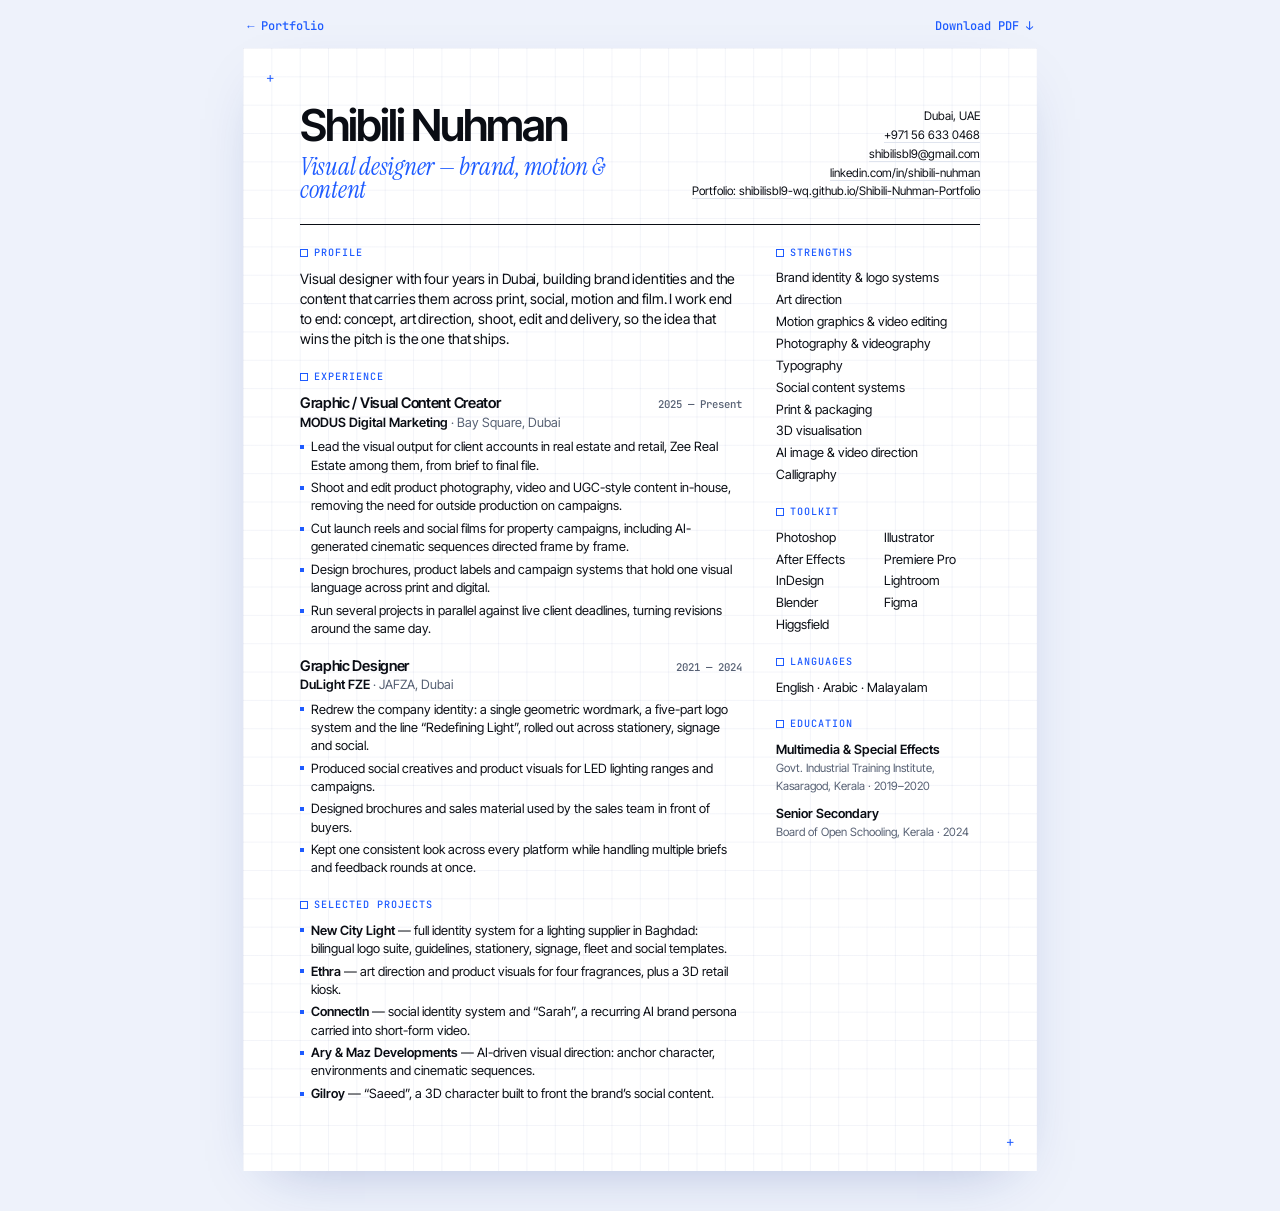
==== resume/index.html @ 24f7ec55 "Build portfolio site, résumé and hiring-manager review Grid-based single page with a cursor-drawn lo" ====
<!doctype html>
<html lang="en">
<head>
<meta charset="utf-8">
<meta name="viewport" content="width=device-width, initial-scale=1">
<title>Shibili Nuhman — Résumé</title>
<meta name="description" content="Résumé of Shibili Nuhman, visual designer in Dubai: brand identity, motion and content.">
<style>
@font-face{font-family:'Inter Tight';src:url(../assets/fonts/inter-tight.woff2) format('woff2');font-weight:100 900}
@font-face{font-family:'Instrument Serif';src:url(../assets/fonts/instrument-serif-italic.woff2) format('woff2');font-style:italic}
@font-face{font-family:'JetBrains Mono';src:url(../assets/fonts/jetbrains-mono.woff2) format('woff2');font-weight:100 800}
:root{--blue:#1e5bff;--ink:#0a0d14;--muted:#566073;--hair:#dfe4ee}
*{box-sizing:border-box;margin:0;padding:0}
html{background:#eef2fb}
body{font-family:'Inter Tight',system-ui,sans-serif;color:var(--ink);font-size:9.6pt;line-height:1.42;-webkit-font-smoothing:antialiased}
a{color:inherit;text-decoration:none}
.bar{max-width:210mm;margin:18px auto 0;display:flex;justify-content:space-between;font:500 12px 'JetBrains Mono',monospace;padding:0 4px}
.bar a{color:var(--blue)}
.page{position:relative;width:210mm;min-height:297mm;margin:14px auto 40px;background:#fff;padding:15mm 15mm 12mm;box-shadow:0 20px 60px -30px rgba(20,50,140,.35);
  background-image:linear-gradient(to right,rgba(22,52,140,.05) 1px,transparent 1px),linear-gradient(to bottom,rgba(22,52,140,.05) 1px,transparent 1px);background-size:7.5mm 7.5mm}
.page::before,.page::after{content:"+";position:absolute;color:var(--blue);font:300 14px/1 'JetBrains Mono';}
.page::before{left:6mm;top:6mm}.page::after{right:6mm;bottom:6mm}
header{display:grid;grid-template-columns:1fr auto;gap:10mm;align-items:end;padding-bottom:6mm;border-bottom:1.2px solid var(--ink)}
h1{font-size:33pt;font-weight:600;letter-spacing:-.045em;line-height:.92}
h1 span{display:block;font-family:'Instrument Serif',serif;font-style:italic;font-weight:400;color:var(--blue);font-size:19pt;letter-spacing:-.01em;margin-top:2.5mm}
.contact{font-size:8.8pt;text-align:right;line-height:1.6}
.contact a{border-bottom:1px solid var(--hair)}
.grid{display:grid;grid-template-columns:1fr 54mm;gap:9mm;margin-top:6mm}
h2{font:500 7.6pt/1 'JetBrains Mono',monospace;letter-spacing:.1em;text-transform:uppercase;color:var(--blue);margin:0 0 3mm;display:flex;align-items:center;gap:6px}
h2::before{content:"";width:6px;height:6px;border:1.3px solid var(--blue);background:#fff}
section{margin-bottom:6mm}
.lead{font-size:10.6pt;line-height:1.42;letter-spacing:-.008em}
.job{margin-bottom:4.6mm}
.job-h{display:flex;justify-content:space-between;align-items:baseline;gap:8px}
h3{font-size:11pt;font-weight:600;letter-spacing:-.02em}
.when{font:500 8pt 'JetBrains Mono',monospace;color:var(--muted);white-space:nowrap}
.org{color:var(--muted);margin-bottom:1.6mm}
.org b{color:var(--ink);font-weight:600}
ul{list-style:none}
.job li,.proj li{position:relative;padding-left:11px;margin-top:1.2mm}
.job li::before,.proj li::before{content:"";position:absolute;left:0;top:.52em;width:4px;height:4px;background:var(--blue)}
.proj li b{font-weight:600}
aside ul.plain li{margin-bottom:1mm}
.tools{display:grid;grid-template-columns:1fr 1fr;gap:1mm 3mm}
.small{color:var(--muted);font-size:8.6pt}
aside p b{font-weight:600}
@media print{html{background:#fff}.bar{display:none}.page{margin:0;box-shadow:none;min-height:0;height:297mm}@page{size:A4;margin:0}*{-webkit-print-color-adjust:exact;print-color-adjust:exact}}
@media screen and (max-width:800px){.page{width:auto;margin:10px;padding:22px;min-height:0}.grid,header{grid-template-columns:1fr}.contact{text-align:left}.bar{padding:0 14px}}
</style>
</head>
<body>
<div class="bar"><a href="../">← Portfolio</a><a href="Shibili-Nuhman-Resume.pdf" download>Download PDF ↓</a></div>
<main class="page">
  <header>
    <h1>Shibili Nuhman<span>Visual designer — brand, motion &amp; content</span></h1>
    <div class="contact">
      Dubai, UAE<br>
      <a href="tel:+971566330468">+971 56 633 0468</a><br>
      <a href="mailto:shibilisbl9@gmail.com">shibilisbl9@gmail.com</a><br>
      <a href="https://www.linkedin.com/in/shibili-nuhman/">linkedin.com/in/shibili-nuhman</a><br>
      <a href="https://shibilisbl9-wq.github.io/Shibili-Nuhman-Portfolio/">Portfolio: shibilisbl9-wq.github.io/Shibili-Nuhman-Portfolio</a>
    </div>
  </header>

  <div class="grid">
    <div>
      <section>
        <h2>Profile</h2>
        <p class="lead">Visual designer with four years in Dubai, building brand identities and the content that carries them across print, social, motion and film. I work end to end: concept, art direction, shoot, edit and delivery, so the idea that wins the pitch is the one that ships.</p>
      </section>

      <section>
        <h2>Experience</h2>
        <div class="job">
          <div class="job-h"><h3>Graphic / Visual Content Creator</h3><span class="when">2025 — Present</span></div>
          <p class="org"><b>MODUS Digital Marketing</b> · Bay Square, Dubai</p>
          <ul>
            <li>Lead the visual output for client accounts in real estate and retail, Zee Real Estate among them, from brief to final file.</li>
            <li>Shoot and edit product photography, video and UGC-style content in-house, removing the need for outside production on campaigns.</li>
            <li>Cut launch reels and social films for property campaigns, including AI-generated cinematic sequences directed frame by frame.</li>
            <li>Design brochures, product labels and campaign systems that hold one visual language across print and digital.</li>
            <li>Run several projects in parallel against live client deadlines, turning revisions around the same day.</li>
          </ul>
        </div>
        <div class="job">
          <div class="job-h"><h3>Graphic Designer</h3><span class="when">2021 — 2024</span></div>
          <p class="org"><b>DuLight FZE</b> · JAFZA, Dubai</p>
          <ul>
            <li>Redrew the company identity: a single geometric wordmark, a five-part logo system and the line “Redefining Light”, rolled out across stationery, signage and social.</li>
            <li>Produced social creatives and product visuals for LED lighting ranges and campaigns.</li>
            <li>Designed brochures and sales material used by the sales team in front of buyers.</li>
            <li>Kept one consistent look across every platform while handling multiple briefs and feedback rounds at once.</li>
          </ul>
        </div>
      </section>

      <section class="proj">
        <h2>Selected projects</h2>
        <ul>
          <li><b>New City Light</b> — full identity system for a lighting supplier in Baghdad: bilingual logo suite, guidelines, stationery, signage, fleet and social templates.</li>
          <li><b>Ethra</b> — art direction and product visuals for four fragrances, plus a 3D retail kiosk.</li>
          <li><b>ConnectIn</b> — social identity system and “Sarah”, a recurring AI brand persona carried into short-form video.</li>
          <li><b>Ary &amp; Maz Developments</b> — AI-driven visual direction: anchor character, environments and cinematic sequences.</li>
          <li><b>Gilroy</b> — “Saeed”, a 3D character built to front the brand’s social content.</li>
        </ul>
      </section>
    </div>

    <aside>
      <section>
        <h2>Strengths</h2>
        <ul class="plain">
          <li>Brand identity &amp; logo systems</li><li>Art direction</li><li>Motion graphics &amp; video editing</li><li>Photography &amp; videography</li><li>Typography</li><li>Social content systems</li><li>Print &amp; packaging</li><li>3D visualisation</li><li>AI image &amp; video direction</li><li>Calligraphy</li>
        </ul>
      </section>
      <section>
        <h2>Toolkit</h2>
        <ul class="tools">
          <li>Photoshop</li><li>Illustrator</li><li>After Effects</li><li>Premiere Pro</li><li>InDesign</li><li>Lightroom</li><li>Blender</li><li>Figma</li><li>Higgsfield</li>
        </ul>
      </section>
      <section>
        <h2>Languages</h2>
        <p>English · Arabic · Malayalam</p>
      </section>
      <section>
        <h2>Education</h2>
        <p><b>Multimedia &amp; Special Effects</b><br><span class="small">Govt. Industrial Training Institute, Kasaragod, Kerala · 2019–2020</span></p>
        <p style="margin-top:2.5mm"><b>Senior Secondary</b><br><span class="small">Board of Open Schooling, Kerala · 2024</span></p>
      </section>
    </aside>
  </div>
</main>
</body>
</html>
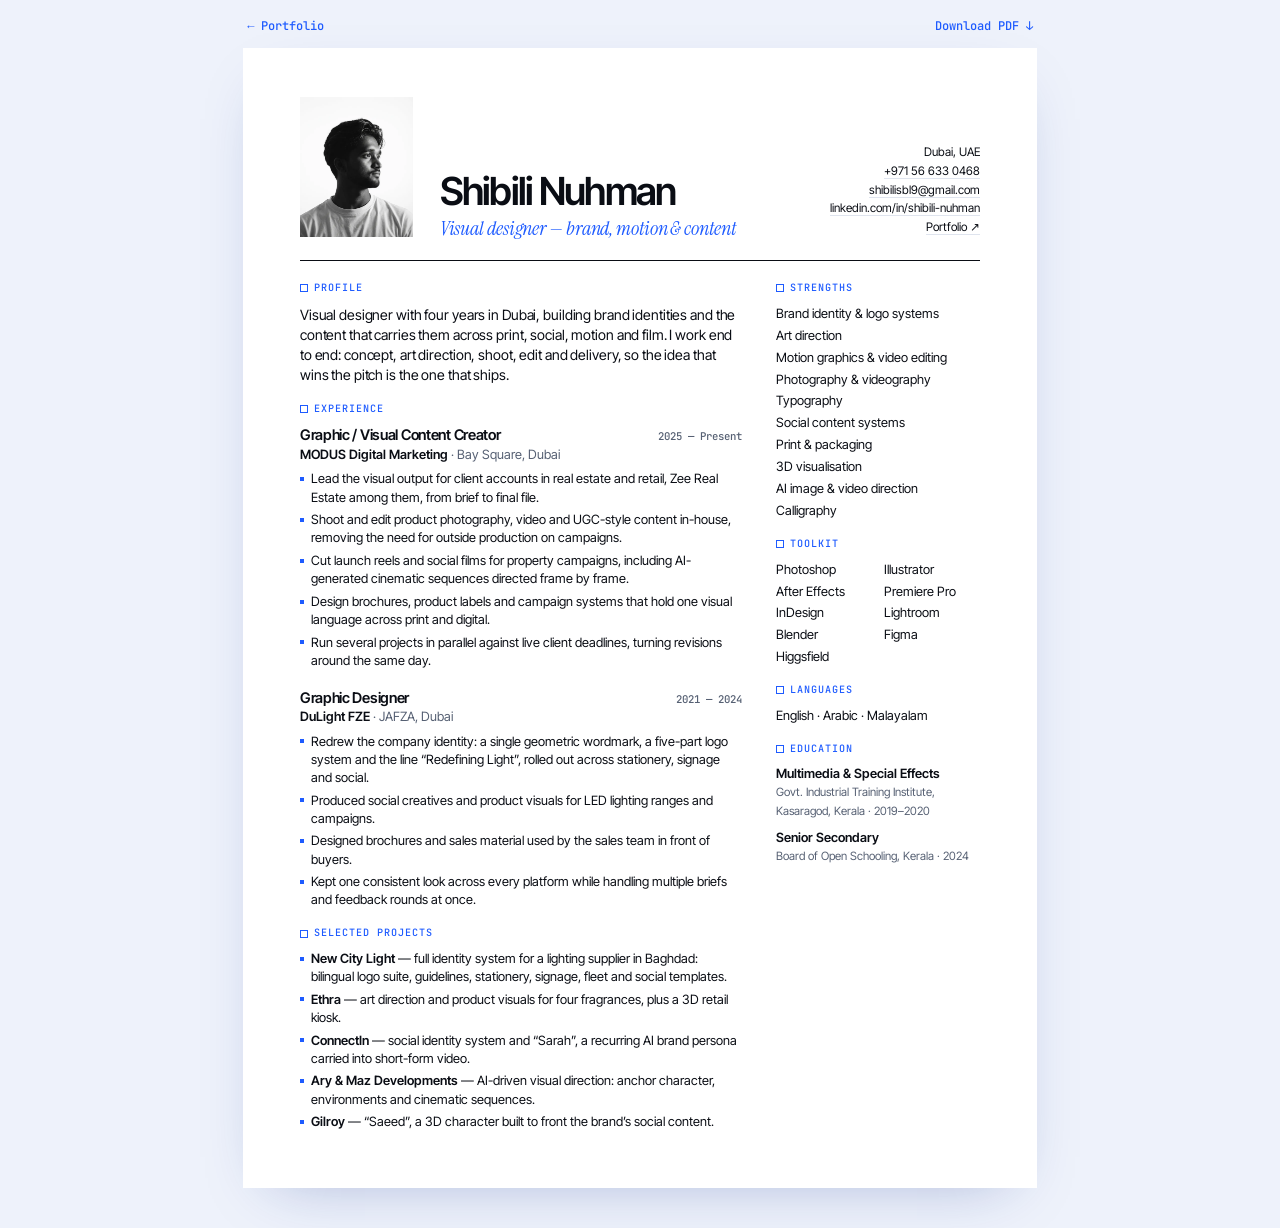
==== commit 8c0ece31: "Résumé: add studio portrait, remove grid background Co-Authored-By: Claude Fable 5.2 <noreply@anthro" ====
--- a/resume/index.html
+++ b/resume/index.html
@@ -16,19 +16,17 @@
 a{color:inherit;text-decoration:none}
 .bar{max-width:210mm;margin:18px auto 0;display:flex;justify-content:space-between;font:500 12px 'JetBrains Mono',monospace;padding:0 4px}
 .bar a{color:var(--blue)}
-.page{position:relative;width:210mm;min-height:297mm;margin:14px auto 40px;background:#fff;padding:15mm 15mm 12mm;box-shadow:0 20px 60px -30px rgba(20,50,140,.35);
-  background-image:linear-gradient(to right,rgba(22,52,140,.05) 1px,transparent 1px),linear-gradient(to bottom,rgba(22,52,140,.05) 1px,transparent 1px);background-size:7.5mm 7.5mm}
-.page::before,.page::after{content:"+";position:absolute;color:var(--blue);font:300 14px/1 'JetBrains Mono';}
-.page::before{left:6mm;top:6mm}.page::after{right:6mm;bottom:6mm}
-header{display:grid;grid-template-columns:1fr auto;gap:10mm;align-items:end;padding-bottom:6mm;border-bottom:1.2px solid var(--ink)}
-h1{font-size:33pt;font-weight:600;letter-spacing:-.045em;line-height:.92}
-h1 span{display:block;font-family:'Instrument Serif',serif;font-style:italic;font-weight:400;color:var(--blue);font-size:19pt;letter-spacing:-.01em;margin-top:2.5mm}
+.page{position:relative;width:210mm;min-height:297mm;margin:14px auto 40px;background:#fff;padding:13mm 15mm 10mm;box-shadow:0 20px 60px -30px rgba(20,50,140,.35)}
+header{display:grid;grid-template-columns:30mm 1fr auto;gap:7mm;align-items:end;padding-bottom:6mm;border-bottom:1.2px solid var(--ink)}
+.photo{width:30mm;height:37mm;object-fit:cover;object-position:50% 18%;display:block;background:#f3f4f6}
+h1{white-space:nowrap;font-size:29pt;font-weight:600;letter-spacing:-.045em;line-height:.92}
+h1 span{display:block;font-family:'Instrument Serif',serif;font-style:italic;font-weight:400;color:var(--blue);font-size:15pt;letter-spacing:-.005em;margin-top:2.5mm;white-space:nowrap}
 .contact{font-size:8.8pt;text-align:right;line-height:1.6}
 .contact a{border-bottom:1px solid var(--hair)}
 .grid{display:grid;grid-template-columns:1fr 54mm;gap:9mm;margin-top:6mm}
 h2{font:500 7.6pt/1 'JetBrains Mono',monospace;letter-spacing:.1em;text-transform:uppercase;color:var(--blue);margin:0 0 3mm;display:flex;align-items:center;gap:6px}
 h2::before{content:"";width:6px;height:6px;border:1.3px solid var(--blue);background:#fff}
-section{margin-bottom:6mm}
+section{margin-bottom:5mm}
 .lead{font-size:10.6pt;line-height:1.42;letter-spacing:-.008em}
 .job{margin-bottom:4.6mm}
 .job-h{display:flex;justify-content:space-between;align-items:baseline;gap:8px}
@@ -45,20 +43,21 @@
 .small{color:var(--muted);font-size:8.6pt}
 aside p b{font-weight:600}
 @media print{html{background:#fff}.bar{display:none}.page{margin:0;box-shadow:none;min-height:0;height:297mm}@page{size:A4;margin:0}*{-webkit-print-color-adjust:exact;print-color-adjust:exact}}
-@media screen and (max-width:800px){.page{width:auto;margin:10px;padding:22px;min-height:0}.grid,header{grid-template-columns:1fr}.contact{text-align:left}.bar{padding:0 14px}}
+@media screen and (max-width:800px){.page{width:auto;margin:10px;padding:22px;min-height:0}.grid,header{grid-template-columns:1fr}.photo{width:120px;height:150px}.contact{text-align:left}.bar{padding:0 14px}}
 </style>
 </head>
 <body>
 <div class="bar"><a href="../">← Portfolio</a><a href="Shibili-Nuhman-Resume.pdf" download>Download PDF ↓</a></div>
 <main class="page">
   <header>
+    <img class="photo" src="../assets/img/portrait-studio.webp" alt="Shibili Nuhman">
     <h1>Shibili Nuhman<span>Visual designer — brand, motion &amp; content</span></h1>
     <div class="contact">
       Dubai, UAE<br>
       <a href="tel:+971566330468">+971 56 633 0468</a><br>
       <a href="mailto:shibilisbl9@gmail.com">shibilisbl9@gmail.com</a><br>
       <a href="https://www.linkedin.com/in/shibili-nuhman/">linkedin.com/in/shibili-nuhman</a><br>
-      <a href="https://shibilisbl9-wq.github.io/Shibili-Nuhman-Portfolio/">Portfolio: shibilisbl9-wq.github.io/Shibili-Nuhman-Portfolio</a>
+      <a href="https://shibilisbl9-wq.github.io/Shibili-Nuhman-Portfolio/">Portfolio ↗</a>
     </div>
   </header>
 
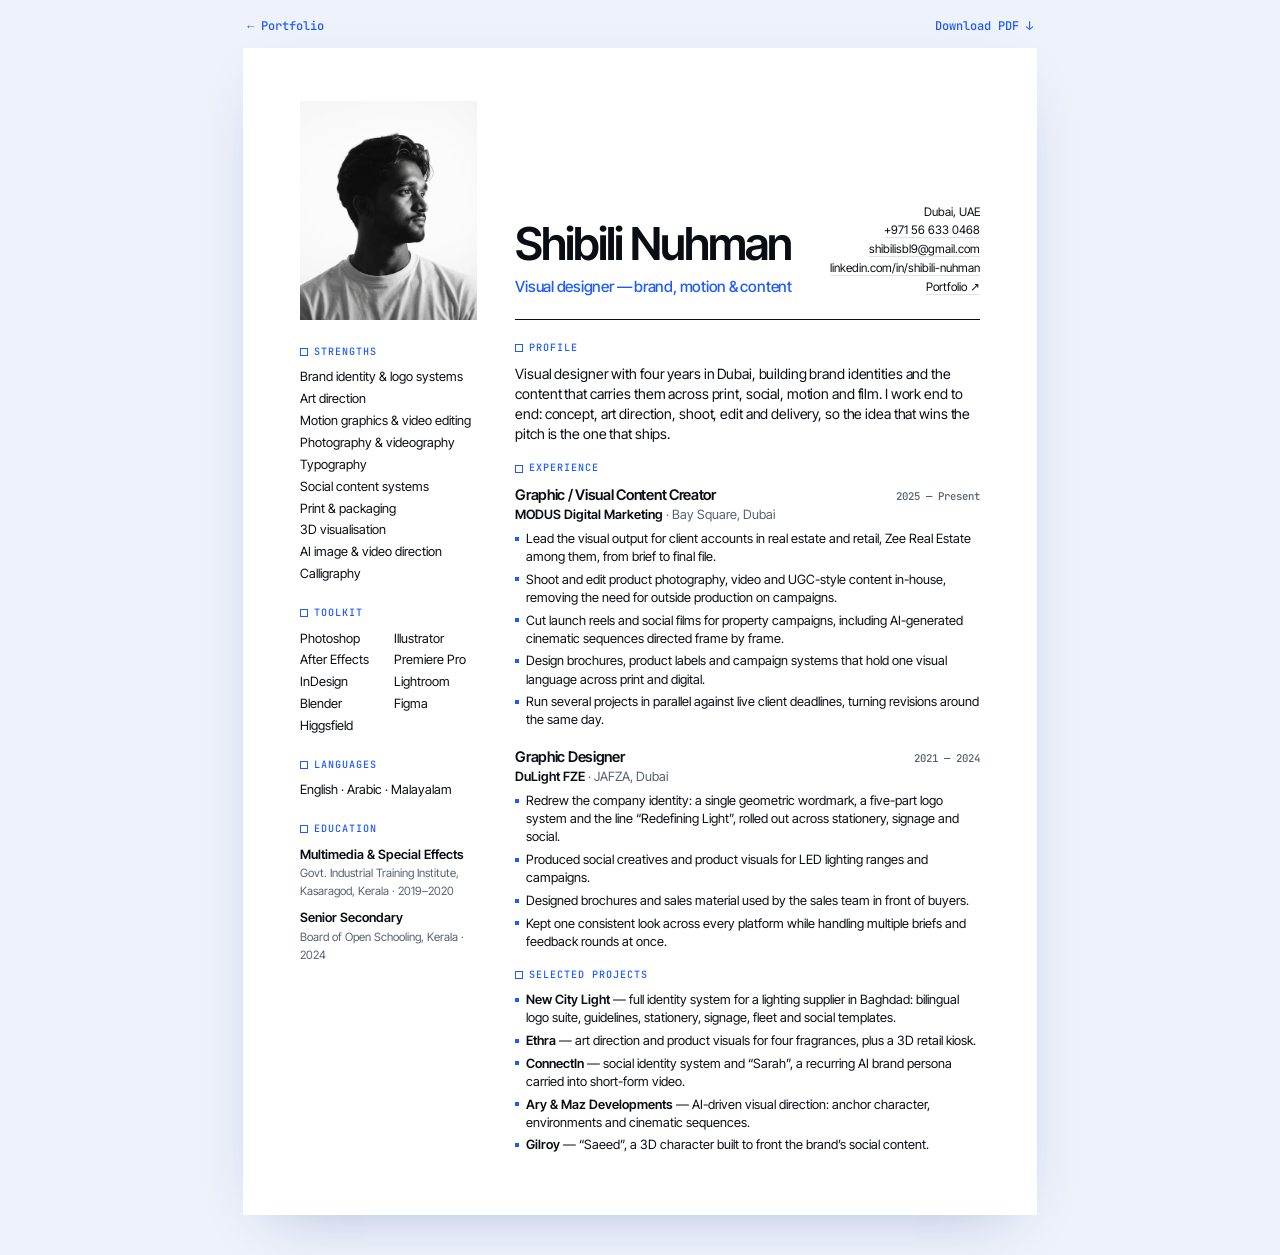
==== commit 788b5eca: "Résumé: sidebar layout with photo, sans-serif only Co-Authored-By: Claude Fable 5.2 <noreply@anthrop" ====
--- a/resume/index.html
+++ b/resume/index.html
@@ -7,7 +7,6 @@
 <meta name="description" content="Résumé of Shibili Nuhman, visual designer in Dubai: brand identity, motion and content.">
 <style>
 @font-face{font-family:'Inter Tight';src:url(../assets/fonts/inter-tight.woff2) format('woff2');font-weight:100 900}
-@font-face{font-family:'Instrument Serif';src:url(../assets/fonts/instrument-serif-italic.woff2) format('woff2');font-style:italic}
 @font-face{font-family:'JetBrains Mono';src:url(../assets/fonts/jetbrains-mono.woff2) format('woff2');font-weight:100 800}
 :root{--blue:#1e5bff;--ink:#0a0d14;--muted:#566073;--hair:#dfe4ee}
 *{box-sizing:border-box;margin:0;padding:0}
@@ -16,14 +15,14 @@
 a{color:inherit;text-decoration:none}
 .bar{max-width:210mm;margin:18px auto 0;display:flex;justify-content:space-between;font:500 12px 'JetBrains Mono',monospace;padding:0 4px}
 .bar a{color:var(--blue)}
-.page{position:relative;width:210mm;min-height:297mm;margin:14px auto 40px;background:#fff;padding:13mm 15mm 10mm;box-shadow:0 20px 60px -30px rgba(20,50,140,.35)}
-header{display:grid;grid-template-columns:30mm 1fr auto;gap:7mm;align-items:end;padding-bottom:6mm;border-bottom:1.2px solid var(--ink)}
-.photo{width:30mm;height:37mm;object-fit:cover;object-position:50% 18%;display:block;background:#f3f4f6}
-h1{white-space:nowrap;font-size:29pt;font-weight:600;letter-spacing:-.045em;line-height:.92}
-h1 span{display:block;font-family:'Instrument Serif',serif;font-style:italic;font-weight:400;color:var(--blue);font-size:15pt;letter-spacing:-.005em;margin-top:2.5mm;white-space:nowrap}
+.page{position:relative;width:210mm;min-height:297mm;margin:14px auto 40px;background:#fff;padding:14mm 15mm 11mm;box-shadow:0 20px 60px -30px rgba(20,50,140,.35);display:grid;grid-template-columns:47mm 1fr;gap:10mm;align-items:start}
+header{display:flex;justify-content:space-between;align-items:flex-end;gap:8mm;min-height:58mm;padding-bottom:6mm;margin-bottom:6mm;border-bottom:1.2px solid var(--ink)}
+.photo{width:47mm;height:58mm;object-fit:cover;object-position:50% 20%;display:block;background:#f3f4f6;margin-bottom:7mm}
+h1{font-size:34pt;font-weight:600;letter-spacing:-.045em;line-height:.95}
+h1 span{display:block;font-weight:500;color:var(--blue);font-size:11.5pt;letter-spacing:-.015em;line-height:1.2;margin-top:3.5mm;white-space:nowrap}
 .contact{font-size:8.8pt;text-align:right;line-height:1.6}
 .contact a{border-bottom:1px solid var(--hair)}
-.grid{display:grid;grid-template-columns:1fr 54mm;gap:9mm;margin-top:6mm}
+
 h2{font:500 7.6pt/1 'JetBrains Mono',monospace;letter-spacing:.1em;text-transform:uppercase;color:var(--blue);margin:0 0 3mm;display:flex;align-items:center;gap:6px}
 h2::before{content:"";width:6px;height:6px;border:1.3px solid var(--blue);background:#fff}
 section{margin-bottom:5mm}
@@ -40,29 +39,52 @@
 .proj li b{font-weight:600}
 aside ul.plain li{margin-bottom:1mm}
 .tools{display:grid;grid-template-columns:1fr 1fr;gap:1mm 3mm}
+aside section{margin-bottom:6.5mm}
+.contact{white-space:nowrap}
 .small{color:var(--muted);font-size:8.6pt}
 aside p b{font-weight:600}
 @media print{html{background:#fff}.bar{display:none}.page{margin:0;box-shadow:none;min-height:0;height:297mm}@page{size:A4;margin:0}*{-webkit-print-color-adjust:exact;print-color-adjust:exact}}
-@media screen and (max-width:800px){.page{width:auto;margin:10px;padding:22px;min-height:0}.grid,header{grid-template-columns:1fr}.photo{width:120px;height:150px}.contact{text-align:left}.bar{padding:0 14px}}
+@media screen and (max-width:800px){.page{width:auto;margin:10px;padding:22px;min-height:0;grid-template-columns:1fr}header{flex-direction:column;align-items:flex-start;min-height:0}.main{order:-1}.contact{text-align:left}.bar{padding:0 14px}}
 </style>
 </head>
 <body>
 <div class="bar"><a href="../">← Portfolio</a><a href="Shibili-Nuhman-Resume.pdf" download>Download PDF ↓</a></div>
 <main class="page">
-  <header>
+  <aside>
     <img class="photo" src="../assets/img/portrait-studio.webp" alt="Shibili Nuhman">
-    <h1>Shibili Nuhman<span>Visual designer — brand, motion &amp; content</span></h1>
-    <div class="contact">
+      <section>
+        <h2>Strengths</h2>
+        <ul class="plain">
+          <li>Brand identity &amp; logo systems</li><li>Art direction</li><li>Motion graphics &amp; video editing</li><li>Photography &amp; videography</li><li>Typography</li><li>Social content systems</li><li>Print &amp; packaging</li><li>3D visualisation</li><li>AI image &amp; video direction</li><li>Calligraphy</li>
+        </ul>
+      </section>
+      <section>
+        <h2>Toolkit</h2>
+        <ul class="tools">
+          <li>Photoshop</li><li>Illustrator</li><li>After Effects</li><li>Premiere Pro</li><li>InDesign</li><li>Lightroom</li><li>Blender</li><li>Figma</li><li>Higgsfield</li>
+        </ul>
+      </section>
+      <section>
+        <h2>Languages</h2>
+        <p>English · Arabic · Malayalam</p>
+      </section>
+      <section>
+        <h2>Education</h2>
+        <p><b>Multimedia &amp; Special Effects</b><br><span class="small">Govt. Industrial Training Institute, Kasaragod, Kerala · 2019–2020</span></p>
+        <p style="margin-top:2.5mm"><b>Senior Secondary</b><br><span class="small">Board of Open Schooling, Kerala · 2024</span></p>
+      </section>
+    </aside>
+  <div class="main">
+    <header>
+      <h1>Shibili Nuhman<span>Visual designer — brand, motion &amp; content</span></h1>
+      <div class="contact">
       Dubai, UAE<br>
       <a href="tel:+971566330468">+971 56 633 0468</a><br>
       <a href="mailto:shibilisbl9@gmail.com">shibilisbl9@gmail.com</a><br>
       <a href="https://www.linkedin.com/in/shibili-nuhman/">linkedin.com/in/shibili-nuhman</a><br>
       <a href="https://shibilisbl9-wq.github.io/Shibili-Nuhman-Portfolio/">Portfolio ↗</a>
     </div>
-  </header>
-
-  <div class="grid">
-    <div>
+    </header>
       <section>
         <h2>Profile</h2>
         <p class="lead">Visual designer with four years in Dubai, building brand identities and the content that carries them across print, social, motion and film. I work end to end: concept, art direction, shoot, edit and delivery, so the idea that wins the pitch is the one that ships.</p>
@@ -104,31 +126,6 @@
         </ul>
       </section>
     </div>
-
-    <aside>
-      <section>
-        <h2>Strengths</h2>
-        <ul class="plain">
-          <li>Brand identity &amp; logo systems</li><li>Art direction</li><li>Motion graphics &amp; video editing</li><li>Photography &amp; videography</li><li>Typography</li><li>Social content systems</li><li>Print &amp; packaging</li><li>3D visualisation</li><li>AI image &amp; video direction</li><li>Calligraphy</li>
-        </ul>
-      </section>
-      <section>
-        <h2>Toolkit</h2>
-        <ul class="tools">
-          <li>Photoshop</li><li>Illustrator</li><li>After Effects</li><li>Premiere Pro</li><li>InDesign</li><li>Lightroom</li><li>Blender</li><li>Figma</li><li>Higgsfield</li>
-        </ul>
-      </section>
-      <section>
-        <h2>Languages</h2>
-        <p>English · Arabic · Malayalam</p>
-      </section>
-      <section>
-        <h2>Education</h2>
-        <p><b>Multimedia &amp; Special Effects</b><br><span class="small">Govt. Industrial Training Institute, Kasaragod, Kerala · 2019–2020</span></p>
-        <p style="margin-top:2.5mm"><b>Senior Secondary</b><br><span class="small">Board of Open Schooling, Kerala · 2024</span></p>
-      </section>
-    </aside>
-  </div>
 </main>
 </body>
 </html>
